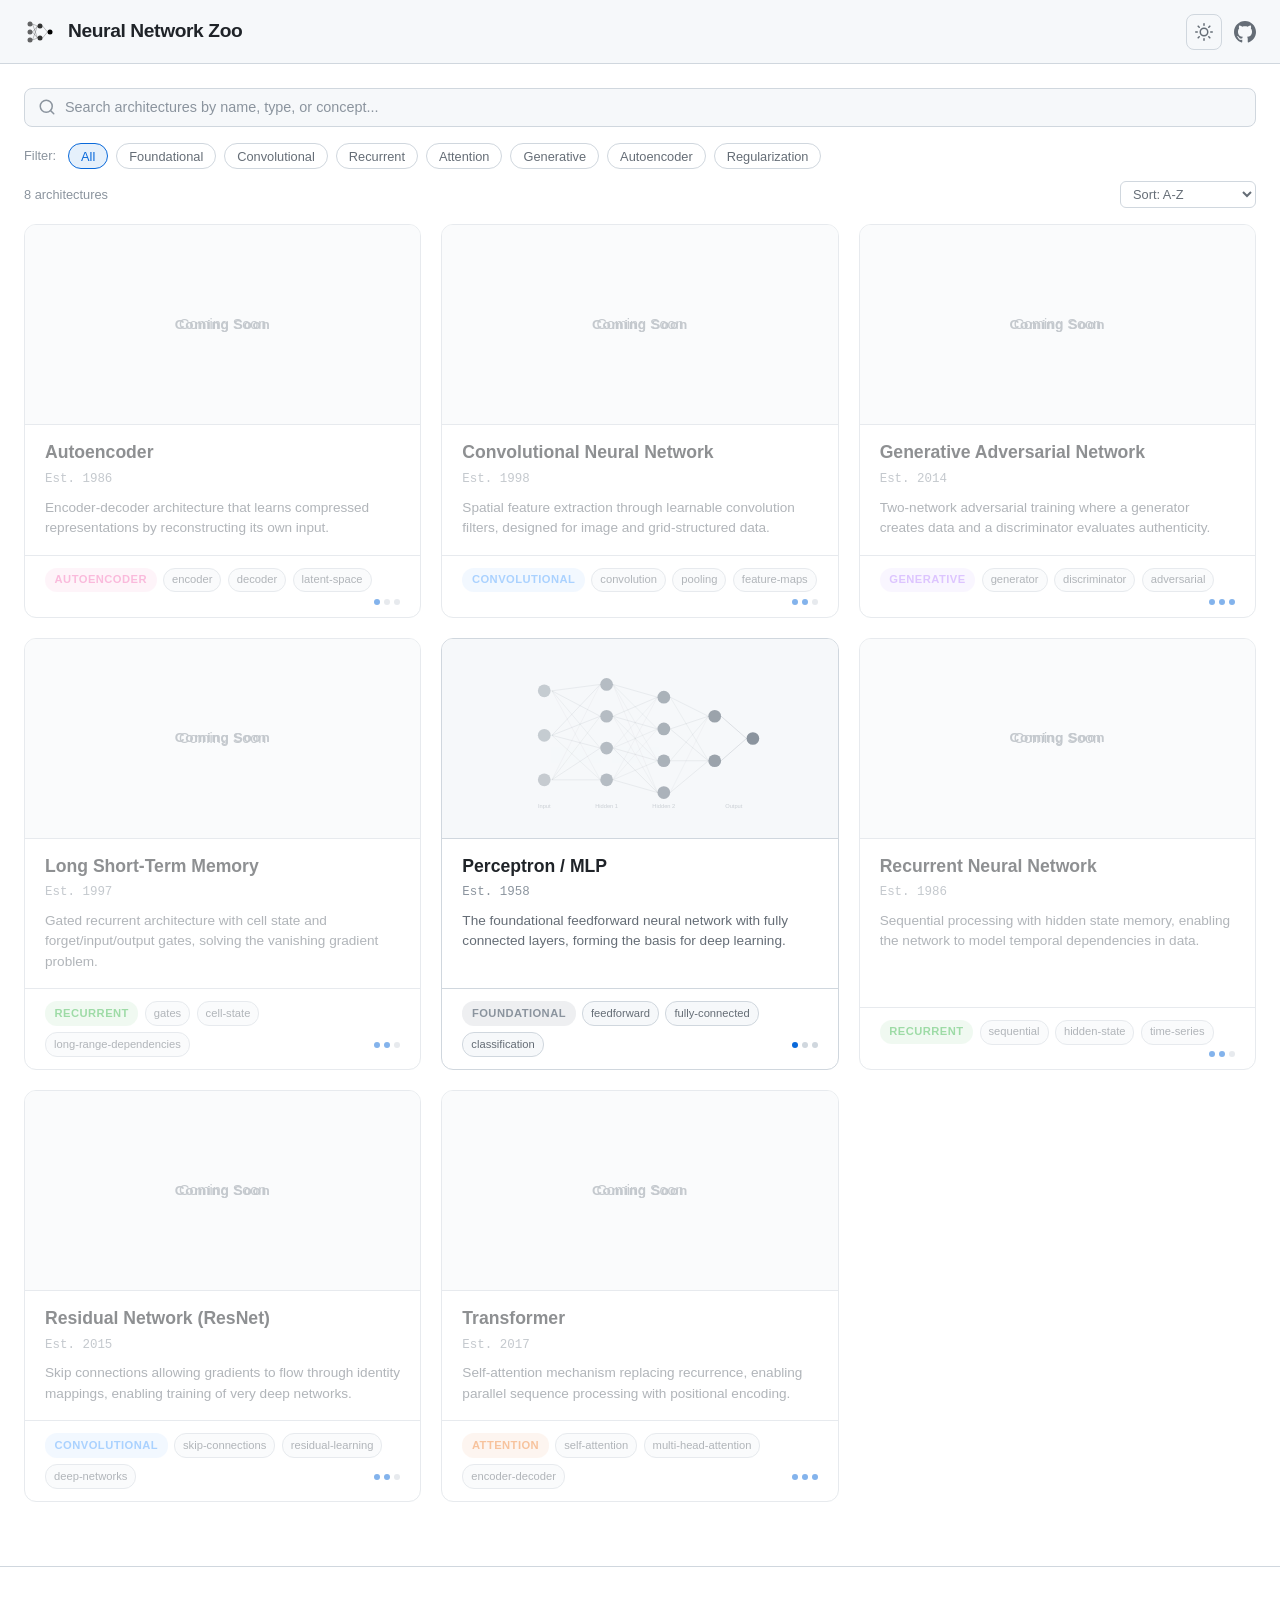
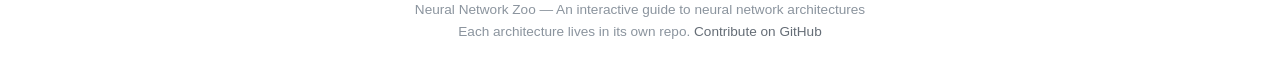
==== index.html @ c80dcf43 "Initial commit: Neural Network Zoo hub + Perceptron/MLP spoke Hub page with searchable gallery of 8 " ====
<!DOCTYPE html>
<html lang="en" data-theme="dark">
<head>
    <meta charset="UTF-8">
    <meta name="viewport" content="width=device-width, initial-scale=1.0">
    <title>Neural Network Zoo</title>
    <meta name="description" content="An interactive visual gallery of common neural network architectures. Explore, learn, and dive deep into CNNs, RNNs, Transformers, GANs, and more.">

    <!-- Styles -->
    <link rel="stylesheet" href="css/zoo.css">
    <link rel="stylesheet" href="css/search.css">
    <link rel="stylesheet" href="css/cards.css">

    <!-- Favicon -->
    <link rel="icon" href="assets/logo.svg" type="image/svg+xml">
</head>
<body>

    <!-- Header -->
    <header class="zoo-header">
        <div class="zoo-header__inner">
            <a href="./" class="zoo-header__brand">
                <img src="assets/logo.svg" alt="" class="zoo-header__logo">
                <span class="zoo-header__title">Neural Network Zoo</span>
            </a>

            <div class="zoo-header__actions">
                <!-- Theme toggle -->
                <button class="theme-toggle" aria-label="Toggle theme" title="Toggle light/dark theme">
                    <!-- Sun icon (shown in light mode) -->
                    <svg class="theme-toggle__sun" width="18" height="18" viewBox="0 0 24 24" fill="none" stroke="currentColor" stroke-width="2" stroke-linecap="round" stroke-linejoin="round">
                        <circle cx="12" cy="12" r="5"/>
                        <line x1="12" y1="1" x2="12" y2="3"/>
                        <line x1="12" y1="21" x2="12" y2="23"/>
                        <line x1="4.22" y1="4.22" x2="5.64" y2="5.64"/>
                        <line x1="18.36" y1="18.36" x2="19.78" y2="19.78"/>
                        <line x1="1" y1="12" x2="3" y2="12"/>
                        <line x1="21" y1="12" x2="23" y2="12"/>
                        <line x1="4.22" y1="19.78" x2="5.64" y2="18.36"/>
                        <line x1="18.36" y1="5.64" x2="19.78" y2="4.22"/>
                    </svg>
                    <!-- Moon icon (shown in dark mode) -->
                    <svg class="theme-toggle__moon" width="18" height="18" viewBox="0 0 24 24" fill="none" stroke="currentColor" stroke-width="2" stroke-linecap="round" stroke-linejoin="round">
                        <path d="M21 12.79A9 9 0 1 1 11.21 3 7 7 0 0 0 21 12.79z"/>
                    </svg>
                </button>

                <!-- GitHub link -->
                <a href="https://github.com/malphons/xProject_NNZoo" class="github-link" target="_blank" rel="noopener noreferrer" title="View on GitHub">
                    <svg width="22" height="22" viewBox="0 0 24 24" fill="currentColor">
                        <path d="M12 0c-6.626 0-12 5.373-12 12 0 5.302 3.438 9.8 8.207 11.387.599.111.793-.261.793-.577v-2.234c-3.338.726-4.033-1.416-4.033-1.416-.546-1.387-1.333-1.756-1.333-1.756-1.089-.745.083-.729.083-.729 1.205.084 1.839 1.237 1.839 1.237 1.07 1.834 2.807 1.304 3.492.997.107-.775.418-1.305.762-1.604-2.665-.305-5.467-1.334-5.467-5.931 0-1.311.469-2.381 1.236-3.221-.124-.303-.535-1.524.117-3.176 0 0 1.008-.322 3.301 1.23.957-.266 1.983-.399 3.003-.404 1.02.005 2.047.138 3.006.404 2.291-1.552 3.297-1.23 3.297-1.23.653 1.653.242 2.874.118 3.176.77.84 1.235 1.911 1.235 3.221 0 4.609-2.807 5.624-5.479 5.921.43.372.823 1.102.823 2.222v3.293c0 .319.192.694.801.576 4.765-1.589 8.199-6.086 8.199-11.386 0-6.627-5.373-12-12-12z"/>
                    </svg>
                </a>
            </div>
        </div>
    </header>

    <!-- Search & Filters -->
    <section class="zoo-search">
        <div class="zoo-search__bar">
            <svg class="zoo-search__icon" viewBox="0 0 24 24" fill="none" stroke="currentColor" stroke-width="2" stroke-linecap="round" stroke-linejoin="round">
                <circle cx="11" cy="11" r="8"/>
                <line x1="21" y1="21" x2="16.65" y2="16.65"/>
            </svg>
            <input type="text" class="zoo-search__input" placeholder="Search architectures by name, type, or concept..." autocomplete="off" spellcheck="false">
        </div>

        <div class="zoo-filters">
            <span class="zoo-filters__label">Filter:</span>
            <!-- Pills rendered by search.js -->
        </div>

        <div class="zoo-search__results">
            <span class="zoo-search__count"></span>
            <select class="zoo-search__sort" aria-label="Sort architectures">
                <option value="name">Sort: A-Z</option>
                <option value="year-asc">Sort: Oldest first</option>
                <option value="year-desc">Sort: Newest first</option>
                <option value="complexity">Sort: Complexity</option>
            </select>
        </div>
    </section>

    <!-- Card Grid -->
    <main class="zoo-grid">
        <!-- Cards rendered by gallery.js -->
    </main>

    <!-- Footer -->
    <footer class="zoo-footer">
        <p>Neural Network Zoo &mdash; An interactive guide to neural network architectures</p>
        <p>Each architecture lives in its own repo. <a href="https://github.com/malphons/xProject_NNZoo" target="_blank" rel="noopener noreferrer">Contribute on GitHub</a></p>
    </footer>

    <!-- Scripts (order matters: registry -> gallery -> search -> app) -->
    <script src="js/registry.js"></script>
    <script src="js/gallery.js"></script>
    <script src="js/search.js"></script>
    <script src="js/app.js"></script>

</body>
</html>
---- css/zoo.css ----
/* Neural Network Zoo - Core Theme */
/* Dark/Light toggle via data-theme attribute on <html> */

/* ===== Dark Theme (default) ===== */
:root,
:root[data-theme="dark"] {
    --bg-primary: #0d1117;
    --bg-secondary: #161b22;
    --bg-card: #1c2128;
    --bg-card-hover: #242a33;
    --bg-input: #0d1117;

    --border: #30363d;
    --border-hover: #484f58;

    --text-primary: #e6edf3;
    --text-secondary: #8b949e;
    --text-muted: #656d76;

    --accent: #58a6ff;
    --accent-dim: #1f6feb;
    --accent-subtle: rgba(56, 139, 253, 0.15);
    --success: #3fb950;
    --warning: #d29922;
    --danger: #f85149;

    --shadow-sm: 0 1px 2px rgba(0, 0, 0, 0.3);
    --shadow-md: 0 4px 12px rgba(0, 0, 0, 0.3);
    --shadow-lg: 0 8px 24px rgba(0, 0, 0, 0.4);

    --theme-icon-sun: none;
    --theme-icon-moon: block;
}

/* ===== Light Theme ===== */
:root[data-theme="light"] {
    --bg-primary: #ffffff;
    --bg-secondary: #f6f8fa;
    --bg-card: #ffffff;
    --bg-card-hover: #f6f8fa;
    --bg-input: #f6f8fa;

    --border: #d0d7de;
    --border-hover: #afb8c1;

    --text-primary: #1f2328;
    --text-secondary: #656d76;
    --text-muted: #8b949e;

    --accent: #0969da;
    --accent-dim: #0550ae;
    --accent-subtle: rgba(9, 105, 218, 0.1);
    --success: #1a7f37;
    --warning: #9a6700;
    --danger: #cf222e;

    --shadow-sm: 0 1px 2px rgba(31, 35, 40, 0.08);
    --shadow-md: 0 4px 12px rgba(31, 35, 40, 0.1);
    --shadow-lg: 0 8px 24px rgba(31, 35, 40, 0.12);

    --theme-icon-sun: block;
    --theme-icon-moon: none;
}

/* ===== Category Accent Colors ===== */
:root {
    --cat-convolutional: #58a6ff;
    --cat-recurrent: #3fb950;
    --cat-attention: #f0883e;
    --cat-generative: #bc8cff;
    --cat-autoencoder: #f778ba;
    --cat-regularization: #d29922;
    --cat-foundational: #8b949e;

    /* Layout tokens */
    --card-radius: 12px;
    --card-gap: 1.25rem;
    --max-width: 1400px;
    --header-height: 64px;

    /* Typography */
    --font-sans: -apple-system, BlinkMacSystemFont, 'Segoe UI', Helvetica, Arial, sans-serif;
    --font-mono: 'Consolas', 'SFMono-Regular', 'Courier New', monospace;
}

/* ===== Base Reset & Globals ===== */
*,
*::before,
*::after {
    box-sizing: border-box;
    margin: 0;
    padding: 0;
}

html {
    scroll-behavior: smooth;
}

body {
    font-family: var(--font-sans);
    background: var(--bg-primary);
    color: var(--text-primary);
    line-height: 1.6;
    min-height: 100vh;
    transition: background-color 0.3s ease, color 0.3s ease;
}

a {
    color: var(--accent);
    text-decoration: none;
}

a:hover {
    text-decoration: underline;
}

/* ===== Header ===== */
.zoo-header {
    height: var(--header-height);
    background: var(--bg-secondary);
    border-bottom: 1px solid var(--border);
    display: flex;
    align-items: center;
    padding: 0 1.5rem;
    position: sticky;
    top: 0;
    z-index: 100;
    transition: background-color 0.3s ease, border-color 0.3s ease;
}

.zoo-header__inner {
    max-width: var(--max-width);
    width: 100%;
    margin: 0 auto;
    display: flex;
    align-items: center;
    justify-content: space-between;
}

.zoo-header__brand {
    display: flex;
    align-items: center;
    gap: 0.75rem;
    text-decoration: none;
    color: var(--text-primary);
}

.zoo-header__brand:hover {
    text-decoration: none;
}

.zoo-header__logo {
    width: 32px;
    height: 32px;
}

.zoo-header__title {
    font-size: 1.2rem;
    font-weight: 700;
    letter-spacing: -0.02em;
}

.zoo-header__actions {
    display: flex;
    align-items: center;
    gap: 0.75rem;
}

/* ===== Theme Toggle ===== */
.theme-toggle {
    background: none;
    border: 1px solid var(--border);
    border-radius: 8px;
    padding: 0.4rem;
    cursor: pointer;
    color: var(--text-secondary);
    display: flex;
    align-items: center;
    justify-content: center;
    width: 36px;
    height: 36px;
    transition: color 0.2s, border-color 0.2s, background-color 0.2s;
}

.theme-toggle:hover {
    color: var(--text-primary);
    border-color: var(--border-hover);
    background: var(--bg-card);
}

.theme-toggle__sun {
    display: var(--theme-icon-sun);
}

.theme-toggle__moon {
    display: var(--theme-icon-moon);
}

/* ===== GitHub Link ===== */
.github-link {
    color: var(--text-secondary);
    display: flex;
    align-items: center;
    transition: color 0.2s;
}

.github-link:hover {
    color: var(--text-primary);
    text-decoration: none;
}

/* ===== Loading Skeleton ===== */
.skeleton {
    background: linear-gradient(90deg, var(--bg-card) 25%, var(--bg-card-hover) 50%, var(--bg-card) 75%);
    background-size: 200% 100%;
    animation: skeleton-shimmer 1.5s ease-in-out infinite;
    border-radius: var(--card-radius);
}

@keyframes skeleton-shimmer {
    0% { background-position: 200% 0; }
    100% { background-position: -200% 0; }
}

/* ===== Status Bar ===== */
.zoo-status {
    text-align: center;
    padding: 0.5rem 1.5rem;
    font-size: 0.8rem;
    color: var(--text-muted);
}

/* ===== Footer ===== */
.zoo-footer {
    text-align: center;
    padding: 2rem 1.5rem;
    border-top: 1px solid var(--border);
    color: var(--text-muted);
    font-size: 0.85rem;
    margin-top: 2rem;
}

.zoo-footer a {
    color: var(--text-secondary);
}

/* ===== Responsive ===== */
@media (max-width: 768px) {
    .zoo-header {
        padding: 0 1rem;
    }

    .zoo-header__title {
        font-size: 1rem;
    }
}
---- css/search.css ----
/* Neural Network Zoo - Search & Filter Components */

/* ===== Search Section ===== */
.zoo-search {
    max-width: var(--max-width);
    margin: 0 auto;
    padding: 1.5rem 1.5rem 1rem;
}

/* ===== Search Bar ===== */
.zoo-search__bar {
    position: relative;
    margin-bottom: 1rem;
}

.zoo-search__icon {
    position: absolute;
    left: 0.875rem;
    top: 50%;
    transform: translateY(-50%);
    color: var(--text-muted);
    pointer-events: none;
    width: 18px;
    height: 18px;
}

.zoo-search__input {
    width: 100%;
    padding: 0.65rem 1rem 0.65rem 2.5rem;
    background: var(--bg-input);
    border: 1px solid var(--border);
    border-radius: 8px;
    color: var(--text-primary);
    font-size: 0.9rem;
    font-family: var(--font-sans);
    outline: none;
    transition: border-color 0.2s, box-shadow 0.2s, background-color 0.3s;
}

.zoo-search__input::placeholder {
    color: var(--text-muted);
}

.zoo-search__input:focus {
    border-color: var(--accent);
    box-shadow: 0 0 0 3px var(--accent-subtle);
}

/* ===== Filter Pills ===== */
.zoo-filters {
    display: flex;
    align-items: center;
    gap: 0.5rem;
    flex-wrap: wrap;
}

.zoo-filters__label {
    font-size: 0.8rem;
    color: var(--text-muted);
    font-weight: 500;
    margin-right: 0.25rem;
    white-space: nowrap;
}

.zoo-filter-pill {
    padding: 0.3rem 0.75rem;
    border-radius: 20px;
    border: 1px solid var(--border);
    background: transparent;
    color: var(--text-secondary);
    font-size: 0.8rem;
    font-family: var(--font-sans);
    cursor: pointer;
    white-space: nowrap;
    transition: all 0.2s ease;
}

.zoo-filter-pill:hover {
    border-color: var(--border-hover);
    color: var(--text-primary);
    background: var(--bg-card);
}

.zoo-filter-pill--active {
    background: var(--accent-subtle);
    border-color: var(--accent);
    color: var(--accent);
    font-weight: 500;
}

.zoo-filter-pill--active:hover {
    background: var(--accent-subtle);
    border-color: var(--accent);
    color: var(--accent);
}

/* Category-specific active colors */
.zoo-filter-pill--convolutional.zoo-filter-pill--active {
    background: rgba(88, 166, 255, 0.15);
    border-color: var(--cat-convolutional);
    color: var(--cat-convolutional);
}

.zoo-filter-pill--recurrent.zoo-filter-pill--active {
    background: rgba(63, 185, 80, 0.15);
    border-color: var(--cat-recurrent);
    color: var(--cat-recurrent);
}

.zoo-filter-pill--attention.zoo-filter-pill--active {
    background: rgba(240, 136, 62, 0.15);
    border-color: var(--cat-attention);
    color: var(--cat-attention);
}

.zoo-filter-pill--generative.zoo-filter-pill--active {
    background: rgba(188, 140, 255, 0.15);
    border-color: var(--cat-generative);
    color: var(--cat-generative);
}

.zoo-filter-pill--autoencoder.zoo-filter-pill--active {
    background: rgba(247, 120, 186, 0.15);
    border-color: var(--cat-autoencoder);
    color: var(--cat-autoencoder);
}

.zoo-filter-pill--regularization.zoo-filter-pill--active {
    background: rgba(210, 153, 34, 0.15);
    border-color: var(--cat-regularization);
    color: var(--cat-regularization);
}

.zoo-filter-pill--foundational.zoo-filter-pill--active {
    background: rgba(139, 148, 158, 0.15);
    border-color: var(--cat-foundational);
    color: var(--cat-foundational);
}

/* ===== Result Count ===== */
.zoo-search__results {
    display: flex;
    align-items: center;
    justify-content: space-between;
    padding: 0.75rem 0 0;
}

.zoo-search__count {
    font-size: 0.8rem;
    color: var(--text-muted);
}

.zoo-search__sort {
    font-size: 0.8rem;
    color: var(--text-muted);
    background: transparent;
    border: 1px solid var(--border);
    border-radius: 6px;
    padding: 0.25rem 0.5rem;
    color: var(--text-secondary);
    font-family: var(--font-sans);
    cursor: pointer;
    outline: none;
    transition: border-color 0.2s;
}

.zoo-search__sort:hover {
    border-color: var(--border-hover);
}

.zoo-search__sort:focus {
    border-color: var(--accent);
}

/* ===== Responsive ===== */
@media (max-width: 768px) {
    .zoo-search {
        padding: 1rem 1rem 0.75rem;
    }

    .zoo-filters {
        overflow-x: auto;
        flex-wrap: nowrap;
        padding-bottom: 0.5rem;
        -webkit-overflow-scrolling: touch;
    }

    .zoo-filters::-webkit-scrollbar {
        display: none;
    }
}

@media (max-width: 480px) {
    .zoo-search {
        padding: 0.75rem 0.75rem 0.5rem;
    }
}
---- css/cards.css ----
/* Neural Network Zoo - Card Grid & Card Components */

/* ===== Card Grid ===== */
.zoo-grid {
    display: grid;
    grid-template-columns: repeat(auto-fill, minmax(320px, 1fr));
    gap: var(--card-gap);
    padding: 0 1.5rem 2rem;
    max-width: var(--max-width);
    margin: 0 auto;
}

/* ===== Card ===== */
.zoo-card {
    background: var(--bg-card);
    border: 1px solid var(--border);
    border-radius: var(--card-radius);
    overflow: hidden;
    cursor: pointer;
    transition: transform 0.2s ease, border-color 0.2s ease, box-shadow 0.2s ease;
    display: flex;
    flex-direction: column;
    text-decoration: none;
    color: inherit;
}

.zoo-card:hover {
    transform: translateY(-3px);
    border-color: var(--border-hover);
    box-shadow: var(--shadow-md);
    text-decoration: none;
    color: inherit;
}

/* ===== Card Thumbnail ===== */
.zoo-card__thumbnail {
    height: 200px;
    padding: 1.25rem;
    display: flex;
    align-items: center;
    justify-content: center;
    background: var(--bg-secondary);
    border-bottom: 1px solid var(--border);
    overflow: hidden;
    transition: background-color 0.3s ease;
}

.zoo-card__thumbnail svg {
    width: 100%;
    height: 100%;
    max-width: 360px;
    transition: filter 0.3s ease;
}

/* Hover animation: brighten SVG */
.zoo-card:hover .zoo-card__thumbnail svg {
    filter: brightness(1.15);
}

/* Hover animation: pulse nodes */
.zoo-card:hover .nn-node {
    animation: node-pulse 1.5s ease-in-out infinite;
}

@keyframes node-pulse {
    0%, 100% { opacity: 0.7; }
    50% { opacity: 1; }
}

/* Hover animation: data flow through edges */
.zoo-card:hover .nn-edge {
    stroke-dasharray: 8 4;
    animation: edge-flow 1s linear infinite;
}

@keyframes edge-flow {
    to { stroke-dashoffset: -12; }
}

/* ===== Card Body ===== */
.zoo-card__body {
    padding: 1rem 1.25rem;
    flex: 1;
    display: flex;
    flex-direction: column;
}

.zoo-card__title {
    font-size: 1.1rem;
    font-weight: 600;
    color: var(--text-primary);
    margin-bottom: 0.35rem;
    line-height: 1.3;
}

.zoo-card__year {
    font-size: 0.78rem;
    color: var(--text-muted);
    margin-bottom: 0.5rem;
    font-family: var(--font-mono);
}

.zoo-card__description {
    font-size: 0.85rem;
    color: var(--text-secondary);
    line-height: 1.5;
    flex: 1;
    display: -webkit-box;
    -webkit-line-clamp: 3;
    -webkit-box-orient: vertical;
    overflow: hidden;
}

/* ===== Card Footer / Tags ===== */
.zoo-card__meta {
    display: flex;
    align-items: center;
    gap: 0.4rem;
    padding: 0.75rem 1.25rem;
    border-top: 1px solid var(--border);
    flex-wrap: wrap;
    transition: border-color 0.3s ease;
}

.zoo-card__tag {
    font-size: 0.7rem;
    padding: 0.15rem 0.5rem;
    border-radius: 12px;
    background: var(--bg-secondary);
    border: 1px solid var(--border);
    color: var(--text-secondary);
    white-space: nowrap;
    transition: background-color 0.3s ease, border-color 0.3s ease;
}

.zoo-card__category-badge {
    font-size: 0.7rem;
    padding: 0.2rem 0.6rem;
    border-radius: 12px;
    font-weight: 600;
    text-transform: uppercase;
    letter-spacing: 0.04em;
    white-space: nowrap;
}

/* Category badge colors */
.zoo-card__category-badge--convolutional {
    background: rgba(88, 166, 255, 0.15);
    color: var(--cat-convolutional);
}

.zoo-card__category-badge--recurrent {
    background: rgba(63, 185, 80, 0.15);
    color: var(--cat-recurrent);
}

.zoo-card__category-badge--attention {
    background: rgba(240, 136, 62, 0.15);
    color: var(--cat-attention);
}

.zoo-card__category-badge--generative {
    background: rgba(188, 140, 255, 0.15);
    color: var(--cat-generative);
}

.zoo-card__category-badge--autoencoder {
    background: rgba(247, 120, 186, 0.15);
    color: var(--cat-autoencoder);
}

.zoo-card__category-badge--regularization {
    background: rgba(210, 153, 34, 0.15);
    color: var(--cat-regularization);
}

.zoo-card__category-badge--foundational {
    background: rgba(139, 148, 158, 0.15);
    color: var(--cat-foundational);
}

/* ===== Card Complexity Indicator ===== */
.zoo-card__complexity {
    margin-left: auto;
    font-size: 0.7rem;
    color: var(--text-muted);
    display: flex;
    align-items: center;
    gap: 0.25rem;
}

.zoo-card__complexity-dot {
    width: 6px;
    height: 6px;
    border-radius: 50%;
    background: var(--border);
}

.zoo-card__complexity-dot--active {
    background: var(--accent);
}

/* ===== Skeleton Card ===== */
.zoo-card--skeleton .zoo-card__thumbnail {
    background: var(--bg-card);
}

.zoo-card--skeleton .skeleton-thumb {
    width: 80%;
    height: 60%;
    border-radius: 8px;
}

.zoo-card--skeleton .skeleton-title {
    height: 1.1rem;
    width: 60%;
    margin-bottom: 0.5rem;
}

.zoo-card--skeleton .skeleton-text {
    height: 0.85rem;
    width: 90%;
    margin-bottom: 0.35rem;
}

.zoo-card--skeleton .skeleton-text:last-child {
    width: 70%;
}

/* ===== Empty State ===== */
.zoo-empty {
    grid-column: 1 / -1;
    text-align: center;
    padding: 4rem 2rem;
    color: var(--text-muted);
}

.zoo-empty__icon {
    font-size: 3rem;
    margin-bottom: 1rem;
    opacity: 0.5;
}

.zoo-empty__title {
    font-size: 1.2rem;
    font-weight: 600;
    color: var(--text-secondary);
    margin-bottom: 0.5rem;
}

.zoo-empty__description {
    font-size: 0.9rem;
}

/* ===== Coming Soon Card ===== */
.zoo-card--coming-soon {
    opacity: 0.5;
    cursor: default;
}

.zoo-card--coming-soon:hover {
    transform: none;
    box-shadow: none;
}

.zoo-card--coming-soon .zoo-card__thumbnail {
    position: relative;
}

.zoo-card--coming-soon .zoo-card__thumbnail::after {
    content: 'Coming Soon';
    position: absolute;
    font-size: 0.85rem;
    font-weight: 600;
    color: var(--text-muted);
    letter-spacing: 0.05em;
}

/* ===== Responsive ===== */
@media (max-width: 768px) {
    .zoo-grid {
        grid-template-columns: repeat(auto-fill, minmax(280px, 1fr));
        gap: 1rem;
        padding: 0 1rem 1.5rem;
    }

    .zoo-card__thumbnail {
        height: 160px;
    }
}

@media (max-width: 480px) {
    .zoo-grid {
        grid-template-columns: 1fr;
        padding: 0 0.75rem 1rem;
    }
}
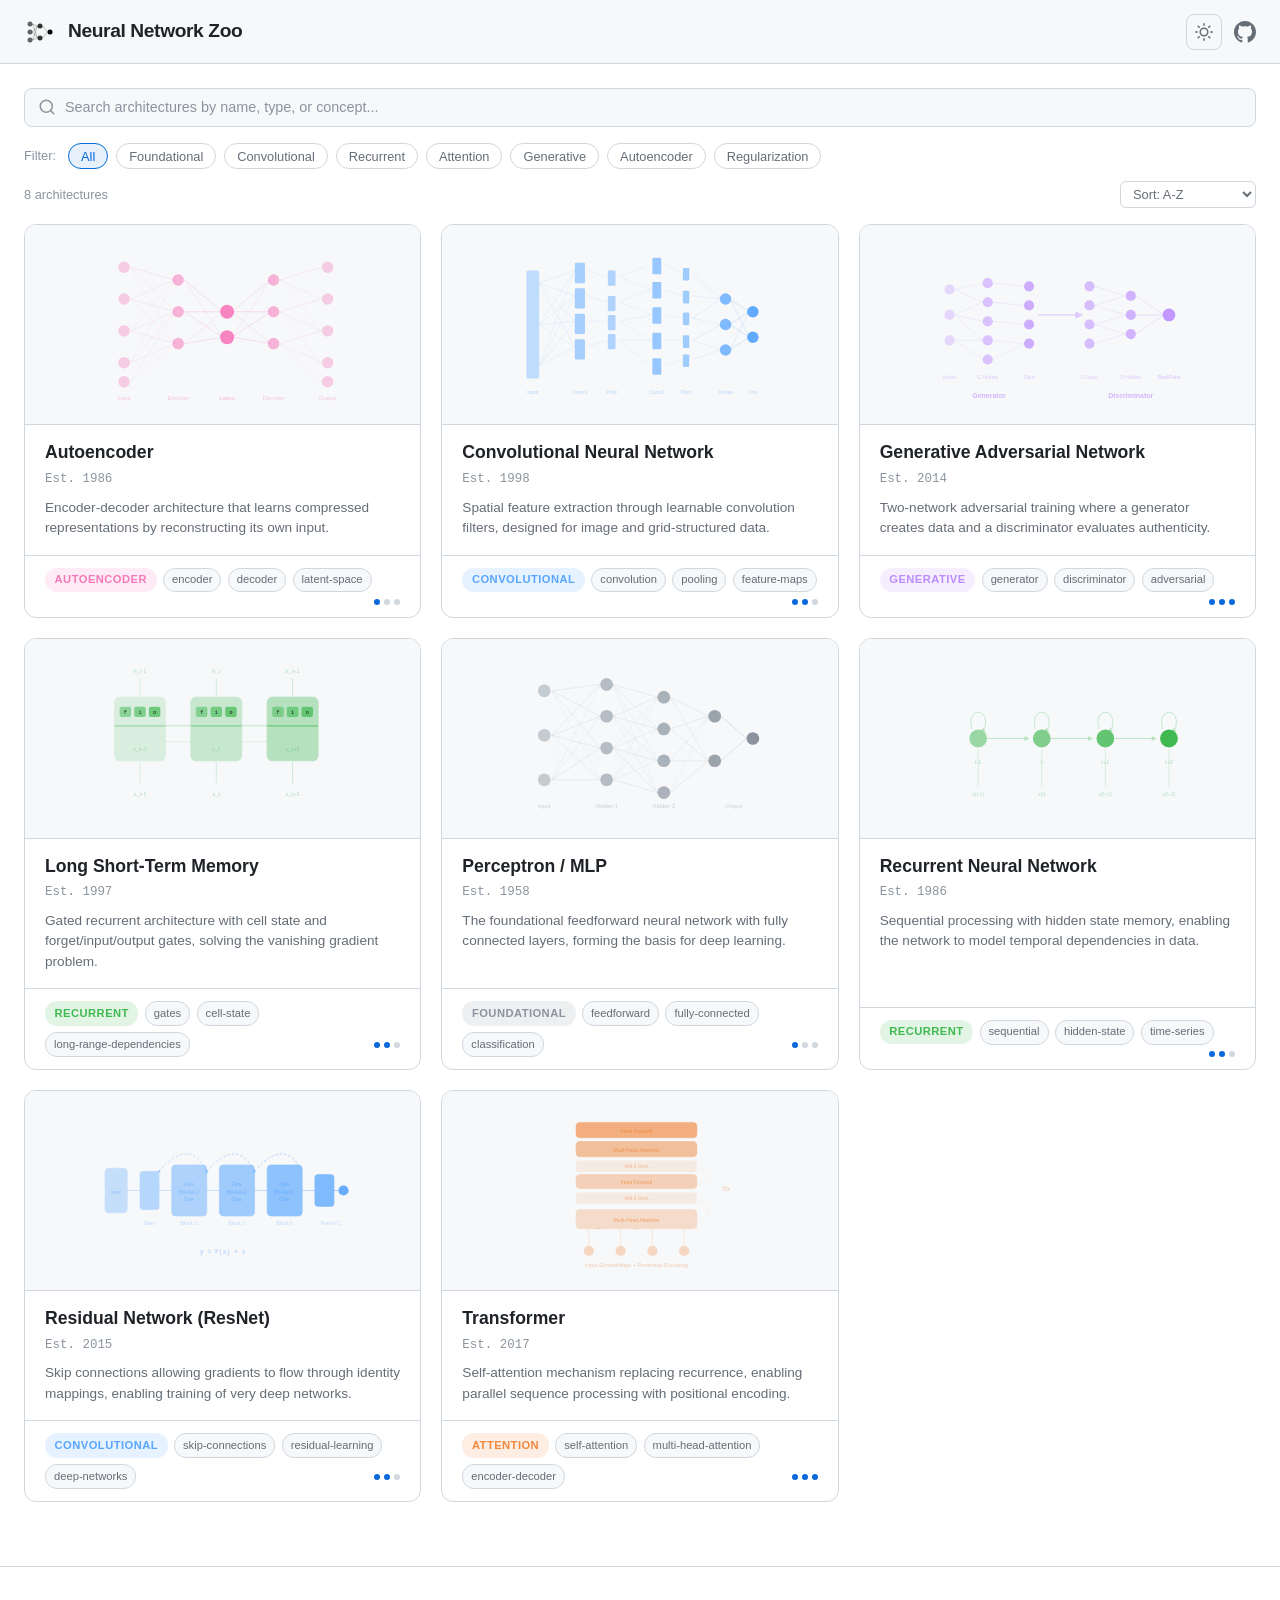
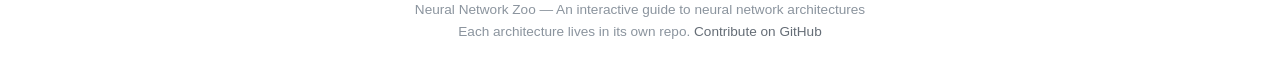
==== commit 64a91480: "Add cache-busting query params to fix browser serving stale JS/CSS" ====
--- a/index.html
+++ b/index.html
@@ -7,9 +7,9 @@
     <meta name="description" content="An interactive visual gallery of common neural network architectures. Explore, learn, and dive deep into CNNs, RNNs, Transformers, GANs, and more.">
 
     <!-- Styles -->
-    <link rel="stylesheet" href="css/zoo.css">
-    <link rel="stylesheet" href="css/search.css">
-    <link rel="stylesheet" href="css/cards.css">
+    <link rel="stylesheet" href="css/zoo.css?v=2">
+    <link rel="stylesheet" href="css/search.css?v=2">
+    <link rel="stylesheet" href="css/cards.css?v=2">
 
     <!-- Favicon -->
     <link rel="icon" href="assets/logo.svg" type="image/svg+xml">
@@ -46,7 +46,7 @@
                 </button>
 
                 <!-- GitHub link -->
-                <a href="https://github.com/malphons/xProject_NNZoo" class="github-link" target="_blank" rel="noopener noreferrer" title="View on GitHub">
+                <a href="https://github.com/malphons/app_ma_neuralnet_zoo" class="github-link" target="_blank" rel="noopener noreferrer" title="View on GitHub">
                     <svg width="22" height="22" viewBox="0 0 24 24" fill="currentColor">
                         <path d="M12 0c-6.626 0-12 5.373-12 12 0 5.302 3.438 9.8 8.207 11.387.599.111.793-.261.793-.577v-2.234c-3.338.726-4.033-1.416-4.033-1.416-.546-1.387-1.333-1.756-1.333-1.756-1.089-.745.083-.729.083-.729 1.205.084 1.839 1.237 1.839 1.237 1.07 1.834 2.807 1.304 3.492.997.107-.775.418-1.305.762-1.604-2.665-.305-5.467-1.334-5.467-5.931 0-1.311.469-2.381 1.236-3.221-.124-.303-.535-1.524.117-3.176 0 0 1.008-.322 3.301 1.23.957-.266 1.983-.399 3.003-.404 1.02.005 2.047.138 3.006.404 2.291-1.552 3.297-1.23 3.297-1.23.653 1.653.242 2.874.118 3.176.77.84 1.235 1.911 1.235 3.221 0 4.609-2.807 5.624-5.479 5.921.43.372.823 1.102.823 2.222v3.293c0 .319.192.694.801.576 4.765-1.589 8.199-6.086 8.199-11.386 0-6.627-5.373-12-12-12z"/>
                     </svg>
@@ -89,14 +89,14 @@
     <!-- Footer -->
     <footer class="zoo-footer">
         <p>Neural Network Zoo &mdash; An interactive guide to neural network architectures</p>
-        <p>Each architecture lives in its own repo. <a href="https://github.com/malphons/xProject_NNZoo" target="_blank" rel="noopener noreferrer">Contribute on GitHub</a></p>
+        <p>Each architecture lives in its own repo. <a href="https://github.com/malphons/app_ma_neuralnet_zoo" target="_blank" rel="noopener noreferrer">Contribute on GitHub</a></p>
     </footer>
 
     <!-- Scripts (order matters: registry -> gallery -> search -> app) -->
-    <script src="js/registry.js"></script>
-    <script src="js/gallery.js"></script>
-    <script src="js/search.js"></script>
-    <script src="js/app.js"></script>
+    <script src="js/registry.js?v=2"></script>
+    <script src="js/gallery.js?v=2"></script>
+    <script src="js/search.js?v=2"></script>
+    <script src="js/app.js?v=2"></script>
 
 </body>
 </html>
